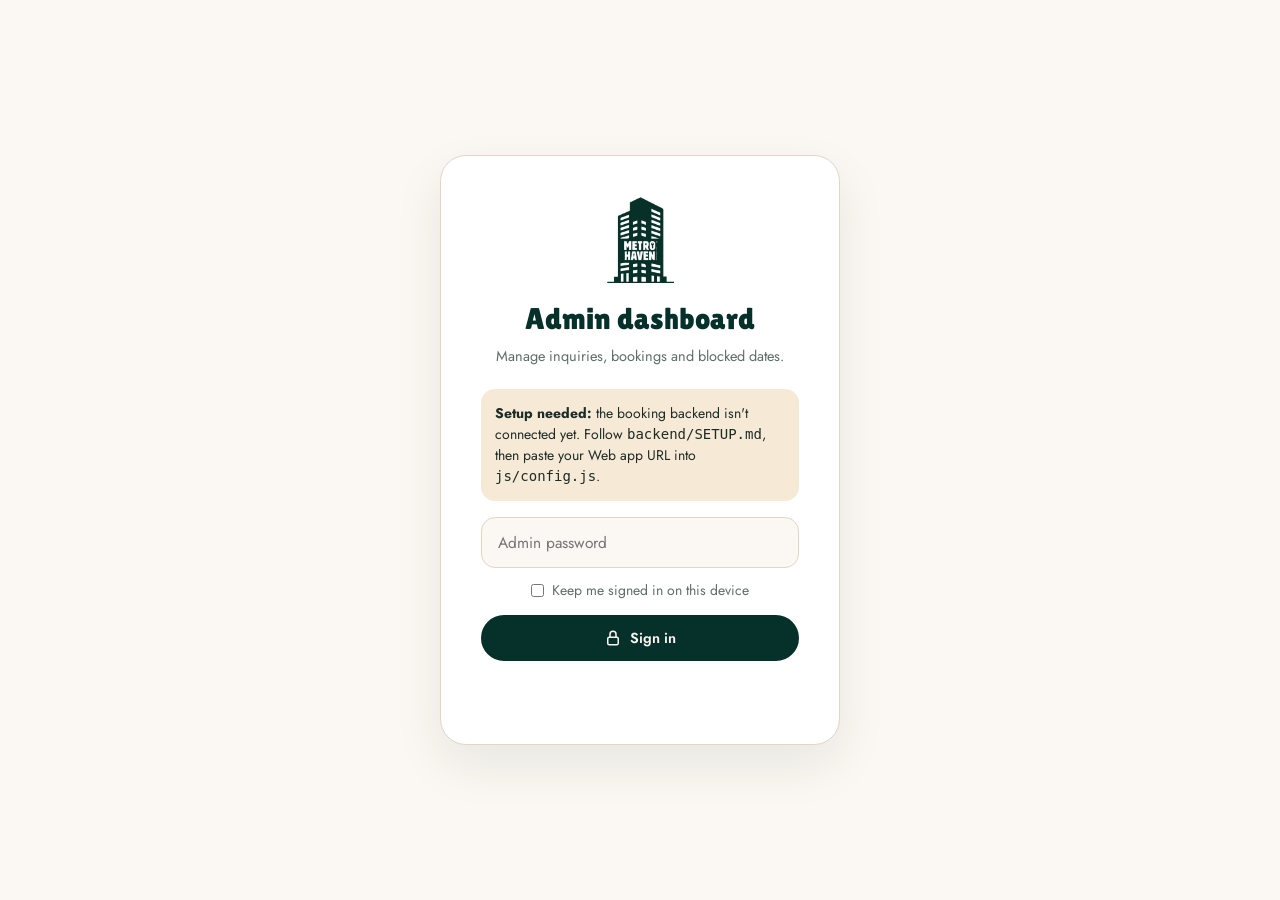
==== admin/index.html @ 4377082f "Add booking system and admin dashboard" ====
<!doctype html>
<html lang="en">
<head>
<meta charset="utf-8">
<meta name="viewport" content="width=device-width, initial-scale=1">
<meta name="robots" content="noindex, nofollow">
<title>Admin — Metro Haven</title>
<link rel="icon" href="../img/logo_dark.png">
<link href="https://fonts.googleapis.com/css2?family=Lilita+One&family=Jost:wght@400;500;600;700&display=swap" rel="stylesheet">
<style>
:root{--green:#06302a;--green2:#0d4238;--cream:#fbf7f2;--beige:#efe6da;--sand:#e4d6c3;--gold:#c9a675;--gold-dk:#a8834f;--ink:#1d2b27;--muted:#5f6d68;
  --ok:#1f7a50;--okbg:#dcefe5;--warn:#a8834f;--warnbg:#f6ead6;--bad:#9a3b2b;--badbg:#f6e1dc;--grey:#6b7772;--greybg:#ebe7e0}
*{box-sizing:border-box;margin:0;padding:0}
[hidden]{display:none!important}
body{font-family:'Jost',sans-serif;background:var(--cream);color:var(--ink);font-size:15.5px;line-height:1.5}
button,input,select,textarea{font:inherit;color:inherit}
a{color:inherit}
.wrap{max-width:1240px;margin:0 auto;padding:0 28px}
.btn{display:inline-flex;align-items:center;justify-content:center;gap:8px;padding:10px 18px;border-radius:999px;font-weight:600;font-size:14.5px;border:2px solid var(--green);cursor:pointer;text-decoration:none;background:transparent;color:var(--green);white-space:nowrap}
.btn-dark{background:var(--green);color:var(--cream)}
.btn-gold{background:var(--gold);border-color:var(--gold);color:var(--green)}
.btn-ok{background:var(--ok);border-color:var(--ok);color:#fff}
.btn-bad{border-color:var(--bad);color:var(--bad)}
.btn-sm{padding:7px 14px;font-size:13.5px}
.btn:disabled{opacity:.5;cursor:not-allowed}
.i{width:18px;height:18px;fill:none;stroke:currentColor;stroke-width:2;stroke-linecap:round;stroke-linejoin:round;flex:none}

/* login */
.login{min-height:100vh;display:grid;place-items:center;padding:20px}
.lcard{background:#fff;border:1px solid var(--sand);border-radius:26px;padding:40px;max-width:400px;width:100%;text-align:center;box-shadow:0 20px 50px rgba(6,48,42,.08)}
.lcard img{height:90px;margin:0 auto 10px;display:block}
.lcard h1{font-family:'Lilita One';font-weight:400;color:var(--green);font-size:30px}
.lcard p{color:var(--muted);font-size:14.5px;margin:4px 0 22px}
.lcard input{width:100%;padding:13px 16px;border:1px solid var(--sand);background:var(--cream);border-radius:14px;margin-bottom:12px}
.lcard .btn{width:100%}
.err{color:var(--bad);font-size:14px;min-height:1.2em;margin-top:10px}
.setup{background:var(--warnbg);border-radius:14px;padding:14px;font-size:14px;color:var(--ink);text-align:left;margin-bottom:16px}

/* top bar */
header{background:var(--green);color:var(--cream)}
header .wrap{display:flex;align-items:center;justify-content:space-between;height:70px;gap:16px}
.brand{display:flex;align-items:center;gap:10px;text-decoration:none}
.brand img{height:44px}
.brand b{font-family:'Lilita One';font-weight:400;font-size:21px;letter-spacing:.5px}
.brand span{background:var(--gold);color:var(--green);font-size:11px;font-weight:700;letter-spacing:2px;padding:3px 8px;border-radius:6px;margin-left:4px}
.hact{display:flex;gap:8px}
header .btn{border-color:rgba(255,255,255,.35);color:var(--cream)}

/* stats */
.stats{display:grid;grid-template-columns:repeat(4,1fr);gap:14px;margin:26px 0 18px}
.st{background:#fff;border:1px solid var(--sand);border-radius:18px;padding:18px 20px}
.st small{display:block;font-size:12px;letter-spacing:1.8px;text-transform:uppercase;color:var(--muted);font-weight:600}
.st b{font-family:'Lilita One';font-weight:400;font-size:34px;color:var(--green);line-height:1.2}
.st.hl{background:var(--green);border-color:var(--green)}.st.hl small{color:#b9c8c1}.st.hl b{color:var(--gold)}

/* tabs */
.tabs{display:flex;gap:6px;border-bottom:1px solid var(--sand);margin-bottom:22px;overflow-x:auto}
.tab{border:0;background:none;padding:12px 16px;font-weight:600;color:var(--muted);cursor:pointer;border-bottom:3px solid transparent;white-space:nowrap}
.tab[aria-selected="true"]{color:var(--green);border-color:var(--gold)}
.tab .n{background:var(--gold);color:var(--green);font-size:12px;padding:1px 7px;border-radius:999px;margin-left:6px}
.panel[hidden]{display:none}
.toolbar{display:flex;gap:10px;flex-wrap:wrap;align-items:center;margin-bottom:16px}
.toolbar input,.toolbar select{padding:9px 14px;border:1px solid var(--sand);border-radius:12px;background:#fff}
.toolbar .sp{flex:1}
.empty{background:#fff;border:1px dashed var(--sand);border-radius:18px;padding:40px;text-align:center;color:var(--muted)}

/* booking cards */
.list{display:grid;gap:12px}
.bk{background:#fff;border:1px solid var(--sand);border-radius:18px;padding:18px 20px;display:grid;grid-template-columns:1.3fr 1fr auto;gap:18px;align-items:center}
.bk h4{font-size:17px;color:var(--green)}
.bk .sub{color:var(--muted);font-size:14px}
.bk .when b{color:var(--green)}
.bk .acts{display:flex;gap:8px;flex-wrap:wrap;justify-content:flex-end}
.contact{display:flex;gap:6px;flex-wrap:wrap;margin-top:6px}
.contact a{display:inline-flex;align-items:center;gap:5px;font-size:13px;text-decoration:none;background:var(--beige);padding:4px 10px;border-radius:999px;color:var(--green)}
.contact .i{width:14px;height:14px}
.msgq{grid-column:1/-1;background:var(--cream);border-radius:12px;padding:10px 14px;font-size:14px;color:var(--ink)}
.warnline{grid-column:1/-1;background:var(--badbg);color:var(--bad);border-radius:12px;padding:8px 14px;font-size:14px;font-weight:500}
.pill{display:inline-block;font-size:11.5px;font-weight:700;letter-spacing:1.2px;text-transform:uppercase;padding:3px 10px;border-radius:999px}
.p-pending{background:var(--warnbg);color:var(--warn)}.p-confirmed{background:var(--okbg);color:var(--ok)}
.p-declined,.p-cancelled{background:var(--badbg);color:var(--bad)}.p-blocked{background:var(--greybg);color:var(--grey)}
.paid{font-size:12px;font-weight:600;color:var(--ok)}.unpaid{font-size:12px;font-weight:600;color:var(--bad)}

/* table */
.tbl{background:#fff;border:1px solid var(--sand);border-radius:18px;overflow:auto}
table{width:100%;border-collapse:collapse;font-size:14.5px}
th{text-align:left;font-size:12px;letter-spacing:1.5px;text-transform:uppercase;color:var(--muted);padding:12px 14px;background:var(--cream);border-bottom:1px solid var(--sand);white-space:nowrap}
td{padding:12px 14px;border-bottom:1px solid var(--beige);white-space:nowrap}
tr:last-child td{border-bottom:0}
tbody tr{cursor:pointer}tbody tr:hover{background:var(--cream)}

/* admin calendar */
.calhead{display:flex;align-items:center;gap:12px;flex-wrap:wrap;margin-bottom:14px}
.calhead h3{font-family:'Lilita One';font-weight:400;font-size:28px;color:var(--green);min-width:220px;text-align:center}
.nav{width:38px;height:38px;border-radius:50%;border:1px solid var(--sand);background:#fff;cursor:pointer;font-size:18px;color:var(--green)}
.seg{display:flex;background:#fff;border:1px solid var(--sand);border-radius:999px;padding:3px}
.seg button{border:0;background:none;padding:7px 14px;border-radius:999px;font-weight:600;color:var(--muted);cursor:pointer}
.seg button[aria-pressed="true"]{background:var(--green);color:var(--cream)}
.cal{background:#fff;border:1px solid var(--sand);border-radius:18px;overflow:hidden}
.cal table{table-layout:fixed}
.cal th{text-align:center}
.cal td{height:92px;vertical-align:top;padding:6px;border-right:1px solid var(--beige);white-space:normal;cursor:pointer;position:relative}
.cal td:last-child{border-right:0}
.cal td.out{background:#faf8f4;cursor:default}
.cal td.past{opacity:.5}
.cal td.sel{outline:3px solid var(--gold);outline-offset:-3px}
.cal td.insel{background:#f7f0e3}
.dn{font-size:13px;font-weight:600;color:var(--muted)}
.ev{display:block;font-size:11.5px;font-weight:600;border-radius:6px;padding:2px 6px;margin-top:3px;overflow:hidden;text-overflow:ellipsis;white-space:nowrap}
.ev.confirmed{background:var(--okbg);color:var(--ok)}
.ev.blocked{background:var(--greybg);color:var(--grey)}
.ev.pending{background:var(--warnbg);color:var(--warn)}
.calbar{display:flex;gap:10px;align-items:center;flex-wrap:wrap;margin-top:14px;background:#fff;border:1px solid var(--sand);border-radius:16px;padding:14px 16px}
.calbar .sp{flex:1}
.legend{display:flex;gap:14px;font-size:13px;color:var(--muted);margin-top:10px;flex-wrap:wrap}
.legend span{display:inline-flex;align-items:center;gap:6px}
.legend i{width:14px;height:14px;border-radius:4px;display:inline-block}

/* modal */
.modal{position:fixed;inset:0;background:rgba(6,20,17,.55);z-index:50;display:flex;align-items:flex-start;justify-content:center;padding:40px 16px;overflow:auto}
.modal[hidden]{display:none}
.mcard{background:#fff;border-radius:22px;max-width:560px;width:100%;padding:28px;position:relative}
.mcard h3{font-family:'Lilita One';font-weight:400;font-size:26px;color:var(--green);margin-bottom:4px}
.mx{position:absolute;top:12px;right:16px;border:0;background:none;font-size:28px;cursor:pointer;color:var(--green)}
.grid2{display:grid;grid-template-columns:1fr 1fr;gap:12px}
.fl{display:block;font-size:12px;letter-spacing:1.5px;text-transform:uppercase;color:var(--muted);font-weight:600;margin-top:12px}
.fl input,.fl select,.fl textarea{display:block;width:100%;margin-top:5px;padding:10px 12px;border:1px solid var(--sand);border-radius:12px;background:var(--cream);text-transform:none;letter-spacing:0;font-weight:400;color:var(--ink)}
.mfoot{display:flex;gap:10px;justify-content:flex-end;margin-top:20px;flex-wrap:wrap}
.meta{font-size:13px;color:var(--muted);margin-bottom:6px}

.toast{position:fixed;bottom:22px;left:50%;transform:translateX(-50%);background:var(--green);color:var(--cream);padding:12px 22px;border-radius:999px;font-weight:500;z-index:80;box-shadow:0 10px 30px rgba(0,0,0,.2)}
.toast.bad{background:var(--bad)}
.toast[hidden]{display:none}
.loading{opacity:.6;pointer-events:none}

@media (max-width:860px){
  .stats{grid-template-columns:1fr 1fr}
  .bk{grid-template-columns:1fr}
  .bk .acts{justify-content:flex-start}
  .cal td{height:70px;padding:4px}
  .ev{font-size:10px;padding:1px 4px}
  .hact .hide-m{display:none}
}
@media (max-width:520px){
  .wrap{padding:0 14px}
  .grid2{grid-template-columns:1fr}
  .brand img{height:36px}.brand b{font-size:17px}
}
</style>
</head>
<body>
<svg width="0" height="0" style="position:absolute" aria-hidden="true">
  <symbol id="i-phone" viewBox="0 0 24 24"><path d="M5 4h4l2 5-2.5 1.5a11 11 0 0 0 5 5L15 13l5 2v4a2 2 0 0 1-2 2A16 16 0 0 1 3 6a2 2 0 0 1 2-2z"/></symbol>
  <symbol id="i-sms" viewBox="0 0 24 24"><path d="M21 12a8 8 0 0 1-11.6 7.1L4 20.5l1.4-5A8 8 0 1 1 21 12z"/></symbol>
  <symbol id="i-mail" viewBox="0 0 24 24"><rect x="3" y="5" width="18" height="14" rx="2"/><path d="M3 7l9 6 9-6"/></symbol>
  <symbol id="i-refresh" viewBox="0 0 24 24"><path d="M20 11a8 8 0 0 0-14.6-4.5M4 4v4h4M4 13a8 8 0 0 0 14.6 4.5M20 20v-4h-4"/></symbol>
  <symbol id="i-plus" viewBox="0 0 24 24"><path d="M12 5v14M5 12h14"/></symbol>
  <symbol id="i-lock" viewBox="0 0 24 24"><rect x="5" y="11" width="14" height="10" rx="2"/><path d="M8 11V7a4 4 0 0 1 8 0v4"/></symbol>
</svg>

<!-- LOGIN -->
<section class="login" id="loginView">
  <div class="lcard">
    <img src="../img/logo_dark.png" alt="Metro Haven">
    <h1>Admin dashboard</h1>
    <p>Manage inquiries, bookings and blocked dates.</p>
    <div class="setup" id="setupNote" hidden><b>Setup needed:</b> the booking backend isn't connected yet. Follow <code>backend/SETUP.md</code>, then paste your Web app URL into <code>js/config.js</code>.</div>
    <form id="loginForm">
      <input type="password" id="pw" placeholder="Admin password" autocomplete="current-password" required>
      <label style="display:flex;gap:8px;align-items:center;justify-content:center;font-size:14px;color:var(--muted);margin-bottom:14px"><input type="checkbox" id="remember" style="width:auto;margin:0"> Keep me signed in on this device</label>
      <button class="btn btn-dark" type="submit"><svg class="i"><use href="#i-lock"/></svg>Sign in</button>
    </form>
    <p class="err" id="loginErr"></p>
  </div>
</section>

<!-- APP -->
<div id="appView" hidden>
  <header>
    <div class="wrap">
      <a class="brand" href="../index.html" target="_blank"><img src="../img/logo_light.png" alt=""><b>METRO HAVEN</b><span>ADMIN</span></a>
      <div class="hact">
        <button class="btn btn-sm" id="refreshBtn"><svg class="i"><use href="#i-refresh"/></svg><span class="hide-m">Refresh</span></button>
        <a class="btn btn-sm hide-m" href="../calendar.html" target="_blank">View calendar</a>
        <button class="btn btn-sm" id="logoutBtn">Sign out</button>
      </div>
    </div>
  </header>

  <main class="wrap" id="main">
    <div class="stats">
      <div class="st hl"><small>Pending inquiries</small><b id="sPending">0</b></div>
      <div class="st"><small>Check-ins next 7 days</small><b id="sSoon">0</b></div>
      <div class="st"><small>Confirmed this month</small><b id="sMonth">0</b></div>
      <div class="st"><small>Revenue this month</small><b id="sRev">₱0</b></div>
    </div>

    <div class="tabs" role="tablist">
      <button class="tab" role="tab" data-t="inq" aria-selected="true">Inquiries<span class="n" id="tPending">0</span></button>
      <button class="tab" role="tab" data-t="up" aria-selected="false">Upcoming</button>
      <button class="tab" role="tab" data-t="cal" aria-selected="false">Calendar & blocking</button>
      <button class="tab" role="tab" data-t="all" aria-selected="false">All records</button>
    </div>

    <section class="panel" id="p-inq"><div class="list" id="inqList"></div></section>

    <section class="panel" id="p-up" hidden>
      <div class="toolbar"><span class="sp"></span><button class="btn btn-dark btn-sm" data-new="confirmed"><svg class="i"><use href="#i-plus"/></svg>Add booking</button></div>
      <div class="list" id="upList"></div>
    </section>

    <section class="panel" id="p-cal" hidden>
      <div class="calhead">
        <div class="seg" id="calSuite"></div>
        <span style="flex:1"></span>
        <button class="nav" id="cPrev" aria-label="Previous month">‹</button><h3 id="cTitle"></h3><button class="nav" id="cNext" aria-label="Next month">›</button>
      </div>
      <div class="cal"><table><thead><tr><th>Sun</th><th>Mon</th><th>Tue</th><th>Wed</th><th>Thu</th><th>Fri</th><th>Sat</th></tr></thead><tbody id="cBody"></tbody></table></div>
      <div class="calbar">
        <span id="selInfo">Click a start date, then an end date (the check-out day) to select nights.</span>
        <span class="sp"></span>
        <button class="btn btn-sm" id="selClear" disabled>Clear</button>
        <button class="btn btn-sm" id="selBook" disabled>Add booking</button>
        <button class="btn btn-dark btn-sm" id="selBlock" disabled>Block dates</button>
      </div>
      <div class="legend"><span><i style="background:var(--okbg)"></i>Confirmed</span><span><i style="background:var(--greybg)"></i>Blocked</span><span><i style="background:var(--warnbg)"></i>Pending inquiry</span><span>Click a booking to edit it.</span></div>
    </section>

    <section class="panel" id="p-all" hidden>
      <div class="toolbar">
        <input type="search" id="q" placeholder="Search name, phone, reference…">
        <select id="fStatus"><option value="">All statuses</option><option>pending</option><option>confirmed</option><option>blocked</option><option>declined</option><option>cancelled</option></select>
        <select id="fSuite"><option value="">All suites</option></select>
        <span class="sp"></span>
        <button class="btn btn-sm" id="csvBtn">Export CSV</button>
      </div>
      <div class="tbl"><table><thead><tr><th>Ref</th><th>Status</th><th>Suite</th><th>Check-in</th><th>Nights</th><th>Guest</th><th>Contact</th><th>Amount</th><th>Paid</th><th>Source</th></tr></thead><tbody id="allBody"></tbody></table></div>
    </section>
    <div style="height:60px"></div>
  </main>
</div>

<!-- EDIT / CREATE MODAL -->
<div class="modal" id="emodal" hidden role="dialog" aria-modal="true">
  <div class="mcard">
    <button class="mx" id="eClose" aria-label="Close">×</button>
    <h3 id="eTitle">Edit booking</h3>
    <div class="meta" id="eMeta"></div>
    <form id="eForm">
      <div class="grid2">
        <label class="fl">Status<select name="status"><option>pending</option><option>confirmed</option><option>blocked</option><option>declined</option><option>cancelled</option></select></label>
        <label class="fl">Suite<select name="suite"></select></label>
        <label class="fl">Check-in<input type="date" name="checkin" required></label>
        <label class="fl">Check-out<input type="date" name="checkout" required></label>
        <label class="fl">Adults<input type="number" name="adults" min="0" max="20"></label>
        <label class="fl">Children / infants<input name="kids" placeholder="0 / 0"></label>
        <label class="fl">Guest name<input name="name"></label>
        <label class="fl">Mobile<input name="phone"></label>
        <label class="fl">Email<input name="email" type="email"></label>
        <label class="fl">Source<select name="source"><option>website</option><option>admin</option><option>airbnb</option><option>facebook</option><option>walk-in</option></select></label>
        <label class="fl">Amount (₱)<input name="amount" inputmode="decimal" placeholder="e.g. 5997"></label>
        <label class="fl">Paid<select name="paid"><option value="no">Not yet</option><option value="yes">Yes</option></select></label>
      </div>
      <label class="fl">Guest message<textarea name="message" rows="2" readonly></textarea></label>
      <label class="fl">Internal notes<textarea name="notes" rows="2" placeholder="Only visible to admins"></textarea></label>
      <p class="err" id="eErr"></p>
      <div class="mfoot">
        <button type="button" class="btn" id="eCancel">Close</button>
        <button type="submit" class="btn btn-dark" id="eSave">Save</button>
      </div>
    </form>
  </div>
</div>

<div class="toast" id="toast" hidden></div>

<script src="../js/config.js"></script>
<script>
const SUITES = { ebony:"Ebony Suite", cedar:"Cedar Suite", willow:"Willow Suite" };
const MAX = { ebony:4, cedar:4, willow:8 };
const BLOCKING = ["confirmed","blocked"];
const store = { get(k){ try{ return sessionStorage.getItem(k) || localStorage.getItem(k); }catch(e){ return null; } },
  set(k,v,persist){ try{ (persist?localStorage:sessionStorage).setItem(k,v); }catch(e){} },
  del(k){ try{ sessionStorage.removeItem(k); localStorage.removeItem(k); }catch(e){} } };
let KEY = store.get("mh_admin_key");
let ROWS = [];
const $ = s => document.querySelector(s);
const esc = s => String(s ?? "").replace(/[&<>"']/g, c => ({ "&":"&amp;","<":"&lt;",">":"&gt;",'"':"&quot;","'":"&#39;" }[c]));
const pad = n => String(n).padStart(2,"0");
const iso = d => `${d.getFullYear()}-${pad(d.getMonth()+1)}-${pad(d.getDate())}`;
const parse = s => { const [y,m,d] = String(s).slice(0,10).split("-").map(Number); return new Date(y,m-1,d); };
const fmt = s => s ? parse(s).toLocaleDateString("en-US",{ weekday:"short", month:"short", day:"numeric" }) : "—";
const peso = n => "₱" + (Number(n)||0).toLocaleString("en-PH");
const today = (() => { const t = new Date(); t.setHours(0,0,0,0); return t; })();
const pill = s => `<span class="pill p-${esc(s)}">${esc(s)}</span>`;
const guestsTxt = r => r.status === "blocked" ? "—" : `${r.adults||0} adult${r.adults==1?"":"s"}${+r.children?`, ${r.children} child${r.children==1?"":"ren"}`:""}${+r.infants?`, ${r.infants} infant${r.infants==1?"":"s"}`:""}`;

function toast(msg, bad){ const t = $("#toast"); t.textContent = msg; t.className = "toast" + (bad?" bad":""); t.hidden = false; clearTimeout(t._t); t._t = setTimeout(() => t.hidden = true, 3200); }

/* ---------- auth ---------- */
if(!mhApi.ready()) $("#setupNote").hidden = false;
$("#loginForm").onsubmit = async e => {
  e.preventDefault(); $("#loginErr").textContent = "";
  if(!mhApi.ready()){ $("#loginErr").textContent = "Backend not connected yet — see setup note above."; return; }
  const k = $("#pw").value;
  try{ await mhApi.post({ action:"login", key:k }); KEY = k; store.set("mh_admin_key", k, $("#remember").checked); start(); }
  catch(ex){ $("#loginErr").textContent = ex.message; }
};
$("#logoutBtn").onclick = () => { store.del("mh_admin_key"); KEY = null; location.reload(); };

async function start(){
  $("#loginView").hidden = true; $("#appView").hidden = false;
  await load();
}
async function load(){
  $("#main").classList.add("loading");
  try{ ROWS = (await mhApi.post({ action:"list", key:KEY })).rows || []; renderAll(); }
  catch(ex){ if(/password/i.test(ex.message)){ store.del("mh_admin_key"); location.reload(); } toast(ex.message, true); }
  finally{ $("#main").classList.remove("loading"); }
}
$("#refreshBtn").onclick = load;
async function update(id, fields, okMsg){
  try{ await mhApi.post({ action:"update", key:KEY, id, fields }); toast(okMsg || "Saved"); await load(); return true; }
  catch(ex){ toast(ex.message, true); return false; }
}

/* ---------- helpers ---------- */
const overlapsConfirmed = r => ROWS.some(x => x.id !== r.id && x.suite === r.suite && BLOCKING.includes(x.status) && parse(x.checkin) < parse(r.checkout) && parse(x.checkout) > parse(r.checkin));
function contactLinks(r){
  const out = [];
  if(r.phone){ const p = String(r.phone).replace(/[^\d+]/g,""); out.push(`<a href="tel:${esc(p)}"><svg class="i"><use href="#i-phone"/></svg>${esc(r.phone)}</a>`, `<a href="sms:${esc(p)}"><svg class="i"><use href="#i-sms"/></svg>Text</a>`); }
  if(r.email) out.push(`<a href="mailto:${esc(r.email)}?subject=${encodeURIComponent("Your Metro Haven booking "+r.id)}"><svg class="i"><use href="#i-mail"/></svg>${esc(r.email)}</a>`);
  return out.length ? `<div class="contact">${out.join("")}</div>` : "";
}
function card(r, actions){
  const conflict = r.status === "pending" && overlapsConfirmed(r);
  return `<div class="bk" data-id="${esc(r.id)}">
    <div><h4>${esc(r.name || (r.status==="blocked" ? "Blocked dates" : "—"))} ${pill(r.status)}</h4>
      <div class="sub">${esc(r.id)} · ${esc(SUITES[r.suite]||r.suite)} · via ${esc(r.source||"—")}</div>${contactLinks(r)}</div>
    <div class="when"><b>${fmt(r.checkin)} → ${fmt(r.checkout)}</b><div class="sub">${r.nights} night${r.nights==1?"":"s"} · ${guestsTxt(r)}</div>
      <div class="sub">${r.amount?peso(r.amount):"No amount yet"} · <span class="${r.paid==="yes"?"paid":"unpaid"}">${r.paid==="yes"?"Paid":"Unpaid"}</span></div></div>
    <div class="acts">${actions}</div>
    ${r.message ? `<div class="msgq">“${esc(r.message)}”</div>` : ""}
    ${r.notes ? `<div class="msgq" style="background:var(--beige)"><b>Note:</b> ${esc(r.notes)}</div>` : ""}
    ${conflict ? `<div class="warnline">These dates overlap a confirmed booking or block — accepting is not possible unless you change the dates.</div>` : ""}
  </div>`;
}

/* ---------- render ---------- */
function renderAll(){ renderStats(); renderInq(); renderUp(); renderCal(); renderTable(); }
function renderStats(){
  const pend = ROWS.filter(r => r.status==="pending");
  const in7 = new Date(today); in7.setDate(in7.getDate()+7);
  const soon = ROWS.filter(r => r.status==="confirmed" && parse(r.checkin) >= today && parse(r.checkin) < in7);
  const m0 = new Date(today.getFullYear(), today.getMonth(), 1), m1 = new Date(today.getFullYear(), today.getMonth()+1, 1);
  const month = ROWS.filter(r => r.status==="confirmed" && parse(r.checkin) >= m0 && parse(r.checkin) < m1);
  $("#sPending").textContent = pend.length; $("#tPending").textContent = pend.length;
  $("#sSoon").textContent = soon.length; $("#sMonth").textContent = month.length;
  $("#sRev").textContent = peso(month.reduce((a,r) => a + (Number(r.amount)||0), 0));
}
function renderInq(){
  const rows = ROWS.filter(r => r.status==="pending").sort((a,b) => parse(a.checkin) - parse(b.checkin));
  $("#inqList").innerHTML = rows.length ? rows.map(r => card(r,
    `<button class="btn btn-ok btn-sm" data-act="accept" ${overlapsConfirmed(r)?"disabled":""}>Accept</button>
     <button class="btn btn-bad btn-sm" data-act="decline">Decline</button>
     <button class="btn btn-sm" data-act="edit">Edit</button>`)).join("")
   : `<div class="empty">No pending inquiries. New “Book Now” requests from the website will appear here.</div>`;
}
function renderUp(){
  const rows = ROWS.filter(r => BLOCKING.includes(r.status) && parse(r.checkout) >= today).sort((a,b) => parse(a.checkin) - parse(b.checkin));
  $("#upList").innerHTML = rows.length ? rows.map(r => card(r,
    `${r.status==="confirmed" && r.paid!=="yes" ? `<button class="btn btn-gold btn-sm" data-act="paid">Mark paid</button>` : ""}
     <button class="btn btn-sm" data-act="edit">Edit</button>
     <button class="btn btn-bad btn-sm" data-act="cancel">${r.status==="blocked"?"Unblock":"Cancel"}</button>`)).join("")
   : `<div class="empty">No upcoming bookings or blocked dates.</div>`;
}
function renderTable(){
  const q = $("#q").value.trim().toLowerCase(), fs = $("#fStatus").value, fsu = $("#fSuite").value;
  const rows = ROWS.filter(r => (!fs || r.status===fs) && (!fsu || r.suite===fsu) &&
    (!q || [r.id,r.name,r.phone,r.email,r.notes].join(" ").toLowerCase().includes(q)))
    .sort((a,b) => String(b.created).localeCompare(String(a.created)));
  $("#allBody").innerHTML = rows.map(r => `<tr data-id="${esc(r.id)}"><td>${esc(r.id)}</td><td>${pill(r.status)}</td><td>${esc(SUITES[r.suite]||r.suite)}</td>
    <td>${fmt(r.checkin)}</td><td>${r.nights}</td><td>${esc(r.name||"—")}</td><td>${esc(r.phone||r.email||"—")}</td>
    <td>${r.amount?peso(r.amount):"—"}</td><td>${r.paid==="yes"?"✓":"—"}</td><td>${esc(r.source||"")}</td></tr>`).join("")
    || `<tr><td colspan="10" style="text-align:center;color:var(--muted);padding:30px">No records</td></tr>`;
}
["#q","#fStatus","#fSuite"].forEach(s => $(s).addEventListener("input", renderTable));
$("#fSuite").innerHTML += Object.entries(SUITES).map(([k,v]) => `<option value="${k}">${v}</option>`).join("");
$("#allBody").onclick = e => { const tr = e.target.closest("tr[data-id]"); if(tr) openEdit(tr.dataset.id); };

/* card actions */
document.addEventListener("click", async e => {
  const b = e.target.closest("[data-act]"); if(!b) return;
  const id = b.closest("[data-id]").dataset.id, r = ROWS.find(x => x.id === id), act = b.dataset.act;
  if(act==="edit") return openEdit(id);
  if(act==="accept"){
    const amt = prompt(`Accept ${r.id} — ${SUITES[r.suite]}, ${fmt(r.checkin)} → ${fmt(r.checkout)}.\n\nTotal amount in ₱ (optional, you can add it later):`, r.amount || "");
    if(amt === null) return;
    b.disabled = true; await update(id, { status:"confirmed", amount: amt.replace(/[^\d.]/g,"") }, "Booking accepted — dates are now blocked on the calendar");
  }
  if(act==="decline"){ if(confirm(`Decline inquiry ${r.id} from ${r.name}?`)){ b.disabled = true; await update(id, { status:"declined" }, "Inquiry declined"); } }
  if(act==="paid"){ b.disabled = true; await update(id, { paid:"yes" }, "Marked as paid"); }
  if(act==="cancel"){ if(confirm(r.status==="blocked" ? "Unblock these dates?" : `Cancel booking ${r.id}? The dates will open up on the calendar.`)){ b.disabled = true; await update(id, { status:"cancelled" }, r.status==="blocked"?"Dates unblocked":"Booking cancelled"); } }
});

/* tabs */
document.querySelectorAll(".tab").forEach(t => t.onclick = () => {
  document.querySelectorAll(".tab").forEach(x => x.setAttribute("aria-selected", x===t));
  document.querySelectorAll(".panel").forEach(p => p.hidden = p.id !== "p-"+t.dataset.t);
});

/* ---------- admin calendar ---------- */
let cSuite = "ebony", cView = new Date(today.getFullYear(), today.getMonth(), 1), selA = null, selB = null;
$("#calSuite").innerHTML = Object.entries(SUITES).map(([k,v]) => `<button data-s="${k}" aria-pressed="${k===cSuite}">${v.replace(" Suite","")}</button>`).join("");
$("#calSuite").onclick = e => { const b = e.target.closest("button"); if(!b) return; cSuite = b.dataset.s; selA = selB = null;
  $("#calSuite").querySelectorAll("button").forEach(x => x.setAttribute("aria-pressed", x===b)); renderCal(); };
$("#cPrev").onclick = () => { cView.setMonth(cView.getMonth()-1); renderCal(); };
$("#cNext").onclick = () => { cView.setMonth(cView.getMonth()+1); renderCal(); };
function renderCal(){
  const y = cView.getFullYear(), m = cView.getMonth();
  $("#cTitle").textContent = cView.toLocaleDateString("en-US",{ month:"long", year:"numeric" });
  const rows = ROWS.filter(r => r.suite===cSuite && ["confirmed","blocked","pending"].includes(r.status));
  const first = new Date(y,m,1).getDay(), days = new Date(y,m+1,0).getDate();
  let h = "<tr>", c = 0;
  for(let i=0;i<first;i++,c++) h += `<td class="out"></td>`;
  for(let d=1; d<=days; d++, c++){
    if(c && c%7===0) h += "</tr><tr>";
    const dt = new Date(y,m,d), k = iso(dt);
    const evs = rows.filter(r => parse(r.checkin) <= dt && parse(r.checkout) > dt);
    const cls = [dt < today ? "past" : "", selA && iso(selA)===k ? "sel" : "", selB && iso(selB)===k ? "sel" : "",
      selA && selB && dt > selA && dt < selB ? "insel" : ""].join(" ");
    h += `<td class="${cls}" data-k="${k}"><div class="dn">${d}</div>${evs.map(r => `<span class="ev ${r.status}" data-eid="${esc(r.id)}" title="${esc(r.id)}">${r.status==="blocked"?"Blocked":esc(r.name||r.id)}</span>`).join("")}</td>`;
  }
  while(c%7){ h += `<td class="out"></td>`; c++; }
  $("#cBody").innerHTML = h + "</tr>";
  const n = selA && selB ? Math.round((selB-selA)/864e5) : 0;
  $("#selInfo").textContent = !selA ? "Click a start date, then the end date (check-out day) to select nights." :
    !selB ? `Start: ${fmt(iso(selA))} — now click the check-out day.` : `${SUITES[cSuite]}: ${fmt(iso(selA))} → ${fmt(iso(selB))} · ${n} night${n==1?"":"s"}`;
  $("#selClear").disabled = !selA; $("#selBook").disabled = $("#selBlock").disabled = !(selA && selB);
}
$("#cBody").onclick = e => {
  const ev = e.target.closest("[data-eid]"); if(ev) return openEdit(ev.dataset.eid);
  const td = e.target.closest("td[data-k]"); if(!td) return;
  const d = parse(td.dataset.k);
  if(!selA || selB || d <= selA){ selA = d; selB = null; } else selB = d;
  renderCal();
};
$("#selClear").onclick = () => { selA = selB = null; renderCal(); };
$("#selBlock").onclick = async () => {
  const note = prompt(`Block ${SUITES[cSuite]} from ${fmt(iso(selA))} to ${fmt(iso(selB))}?\n\nReason (optional, e.g. "Airbnb booking", "maintenance"):`, "");
  if(note === null) return;
  try{ await mhApi.post({ action:"create", key:KEY, fields:{ suite:cSuite, checkin:iso(selA), checkout:iso(selB), status:"blocked", notes:note, source:"admin" } });
    toast("Dates blocked"); selA = selB = null; await load(); }
  catch(ex){ toast(ex.message, true); }
};
$("#selBook").onclick = () => openNew("confirmed", { suite:cSuite, checkin:iso(selA), checkout:iso(selB) });
document.querySelectorAll("[data-new]").forEach(b => b.onclick = () => openNew(b.dataset.new, {}));

/* ---------- edit / create modal ---------- */
const em = $("#emodal"), ef = $("#eForm");
ef.suite.innerHTML = Object.entries(SUITES).map(([k,v]) => `<option value="${k}">${v}</option>`).join("");
let editing = null;
function fill(r){
  ["status","suite","checkin","checkout","adults","name","phone","email","amount","paid","notes","message"].forEach(k => ef[k].value = r[k] ?? "");
  ef.kids.value = `${r.children||0} / ${r.infants||0}`;
  ef.source.value = r.source || "admin";
}
function openEdit(id){
  const r = ROWS.find(x => x.id === id); if(!r) return;
  editing = id; $("#eTitle").textContent = "Edit booking";
  $("#eMeta").textContent = `${r.id} · created ${r.created ? new Date(r.created).toLocaleString() : "—"}`;
  fill(r); ef.message.closest("label").hidden = !r.message; $("#eErr").textContent = ""; em.hidden = false;
}
function openNew(status, pre){
  editing = null; $("#eTitle").textContent = status==="blocked" ? "Block dates" : "Add booking";
  $("#eMeta").textContent = "For bookings from Airbnb, Facebook, walk-ins, etc.";
  fill(Object.assign({ status, suite:"ebony", adults:2, children:0, infants:0, paid:"no", source:"admin" }, pre));
  ef.message.closest("label").hidden = true; $("#eErr").textContent = ""; em.hidden = false;
}
const closeE = () => em.hidden = true;
$("#eClose").onclick = closeE; $("#eCancel").onclick = closeE;
em.onclick = e => { if(e.target === em) closeE(); };
document.addEventListener("keydown", e => { if(e.key==="Escape" && !em.hidden) closeE(); });
ef.onsubmit = async e => {
  e.preventDefault();
  const [ch, inf] = ef.kids.value.split("/").map(x => parseInt(x,10) || 0);
  const f = { status:ef.status.value, suite:ef.suite.value, checkin:ef.checkin.value, checkout:ef.checkout.value,
    adults:ef.adults.value, children:ch, infants:inf, name:ef.name.value, phone:ef.phone.value, email:ef.email.value,
    amount:ef.amount.value.replace(/[^\d.]/g,""), paid:ef.paid.value, notes:ef.notes.value, source:ef.source.value };
  if(!f.checkin || !f.checkout || f.checkout <= f.checkin){ $("#eErr").textContent = "Check-out must be after check-in."; return; }
  if((+f.adults) + ch > MAX[f.suite] && f.status !== "blocked"){ $("#eErr").textContent = `${SUITES[f.suite]} fits up to ${MAX[f.suite]} guests.`; return; }
  $("#eSave").disabled = true;
  try{
    if(editing) await mhApi.post({ action:"update", key:KEY, id:editing, fields:f });
    else await mhApi.post({ action:"create", key:KEY, fields:f });
    closeE(); toast("Saved"); selA = selB = null; await load();
  }catch(ex){ $("#eErr").textContent = ex.message; }
  finally{ $("#eSave").disabled = false; }
};

/* CSV */
$("#csvBtn").onclick = () => {
  const cols = ["id","status","suite","checkin","checkout","nights","adults","children","infants","name","phone","email","amount","paid","source","notes","message","created"];
  const csv = [cols.join(",")].concat(ROWS.map(r => cols.map(c => `"${String(r[c]??"").replace(/"/g,'""')}"`).join(","))).join("\n");
  const a = document.createElement("a"); a.href = URL.createObjectURL(new Blob([csv],{type:"text/csv"})); a.download = `metro-haven-bookings-${iso(today)}.csv`; a.click();
};

if(KEY && mhApi.ready()) start();
</script>
</body>
</html>
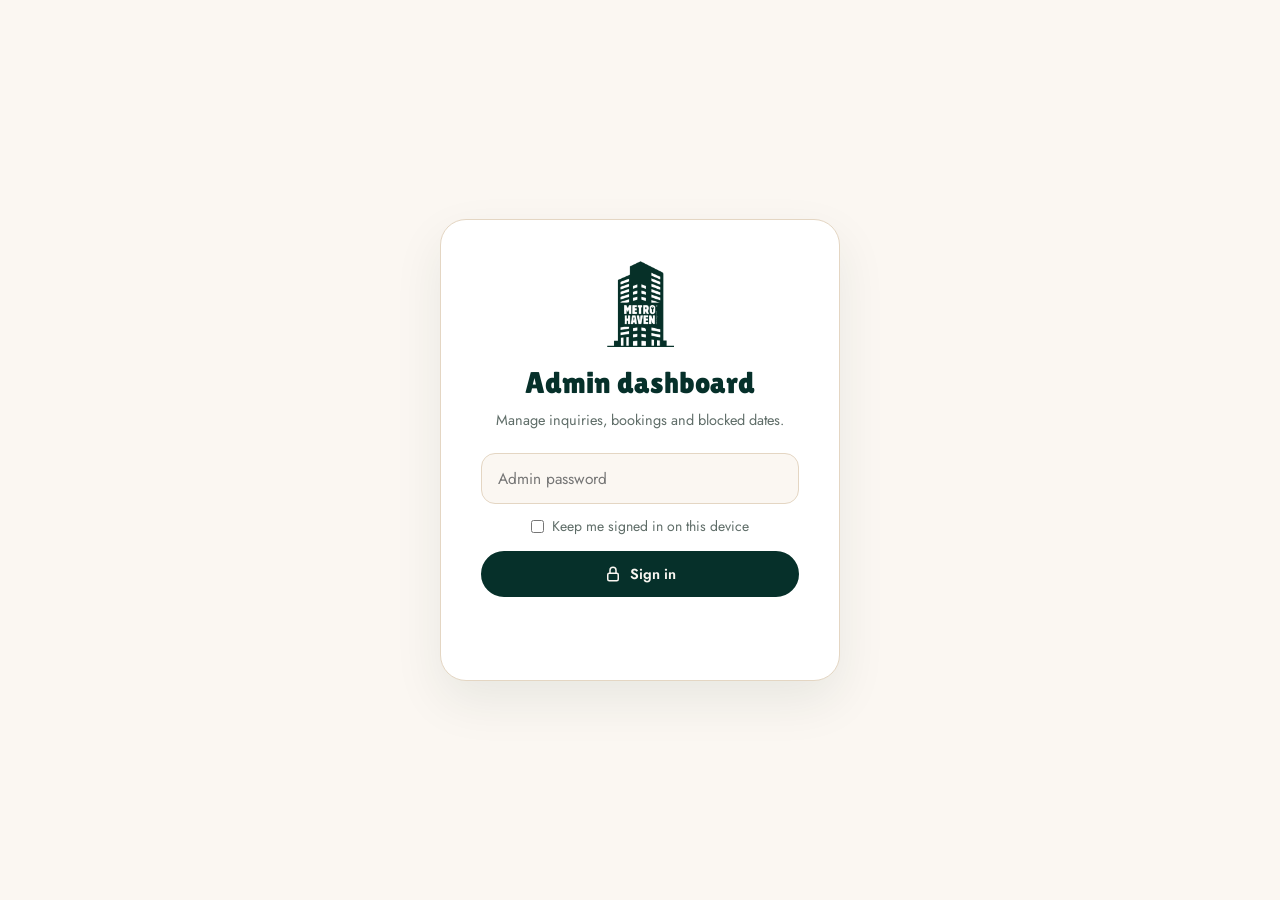
==== commit 2b0bfa47: "Fix config caching and add request timeout" ====
--- a/admin/index.html
+++ b/admin/index.html
@@ -274,7 +274,7 @@
 
 <div class="toast" id="toast" hidden></div>
 
-<script src="../js/config.js"></script>
+<script src="../js/config.js?v=3"></script>
 <script>
 const SUITES = { ebony:"Ebony Suite", cedar:"Cedar Suite", willow:"Willow Suite" };
 const MAX = { ebony:4, cedar:4, willow:8 };
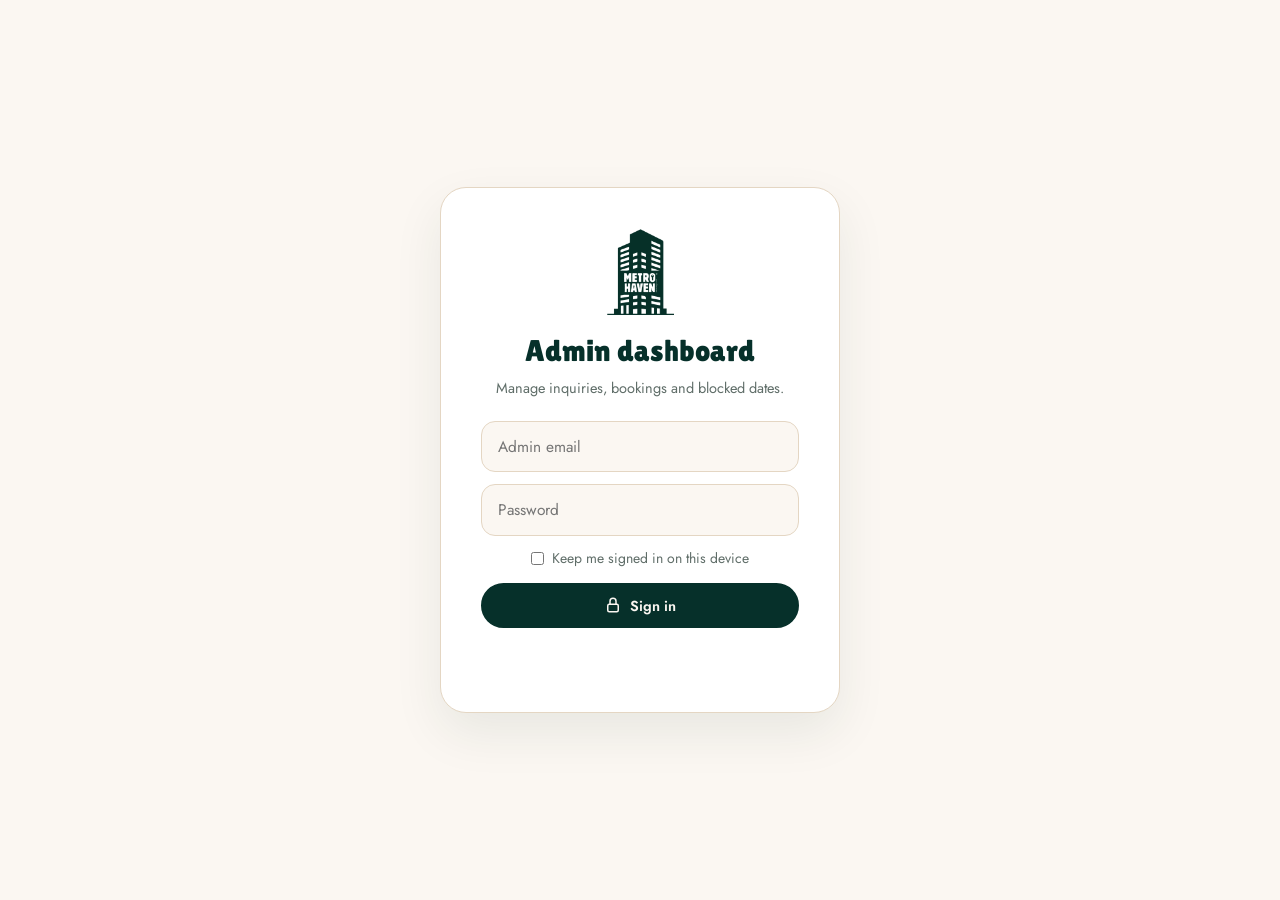
==== commit 664760d5: "Switch backend to Supabase" ====
--- a/admin/index.html
+++ b/admin/index.html
@@ -31,7 +31,7 @@
 .lcard img{height:90px;margin:0 auto 10px;display:block}
 .lcard h1{font-family:'Lilita One';font-weight:400;color:var(--green);font-size:30px}
 .lcard p{color:var(--muted);font-size:14.5px;margin:4px 0 22px}
-.lcard input{width:100%;padding:13px 16px;border:1px solid var(--sand);background:var(--cream);border-radius:14px;margin-bottom:12px}
+.lcard input[type=email],.lcard input[type=password]{width:100%;padding:13px 16px;border:1px solid var(--sand);background:var(--cream);border-radius:14px;margin-bottom:12px}
 .lcard .btn{width:100%}
 .err{color:var(--bad);font-size:14px;min-height:1.2em;margin-top:10px}
 .setup{background:var(--warnbg);border-radius:14px;padding:14px;font-size:14px;color:var(--ink);text-align:left;margin-bottom:16px}
@@ -164,9 +164,10 @@
     <img src="../img/logo_dark.png" alt="Metro Haven">
     <h1>Admin dashboard</h1>
     <p>Manage inquiries, bookings and blocked dates.</p>
-    <div class="setup" id="setupNote" hidden><b>Setup needed:</b> the booking backend isn't connected yet. Follow <code>backend/SETUP.md</code>, then paste your Web app URL into <code>js/config.js</code>.</div>
+    <div class="setup" id="setupNote" hidden><b>Setup needed:</b> the booking backend isn't connected yet. Add your Supabase URL and publishable key in <code>js/config.js</code>.</div>
     <form id="loginForm">
-      <input type="password" id="pw" placeholder="Admin password" autocomplete="current-password" required>
+      <input type="email" id="em" placeholder="Admin email" autocomplete="username" required>
+      <input type="password" id="pw" placeholder="Password" autocomplete="current-password" required>
       <label style="display:flex;gap:8px;align-items:center;justify-content:center;font-size:14px;color:var(--muted);margin-bottom:14px"><input type="checkbox" id="remember" style="width:auto;margin:0"> Keep me signed in on this device</label>
       <button class="btn btn-dark" type="submit"><svg class="i"><use href="#i-lock"/></svg>Sign in</button>
     </form>
@@ -274,7 +275,7 @@
 
 <div class="toast" id="toast" hidden></div>
 
-<script src="../js/config.js?v=3"></script>
+<script src="../js/config.js?v=4"></script>
 <script>
 const SUITES = { ebony:"Ebony Suite", cedar:"Cedar Suite", willow:"Willow Suite" };
 const MAX = { ebony:4, cedar:4, willow:8 };
@@ -282,7 +283,6 @@
 const store = { get(k){ try{ return sessionStorage.getItem(k) || localStorage.getItem(k); }catch(e){ return null; } },
   set(k,v,persist){ try{ (persist?localStorage:sessionStorage).setItem(k,v); }catch(e){} },
   del(k){ try{ sessionStorage.removeItem(k); localStorage.removeItem(k); }catch(e){} } };
-let KEY = store.get("mh_admin_key");
 let ROWS = [];
 const $ = s => document.querySelector(s);
 const esc = s => String(s ?? "").replace(/[&<>"']/g, c => ({ "&":"&amp;","<":"&lt;",">":"&gt;",'"':"&quot;","'":"&#39;" }[c]));
@@ -302,11 +302,12 @@
 $("#loginForm").onsubmit = async e => {
   e.preventDefault(); $("#loginErr").textContent = "";
   if(!mhApi.ready()){ $("#loginErr").textContent = "Backend not connected yet — see setup note above."; return; }
-  const k = $("#pw").value;
-  try{ await mhApi.post({ action:"login", key:k }); KEY = k; store.set("mh_admin_key", k, $("#remember").checked); start(); }
+  const btn = e.target.querySelector("button"); btn.disabled = true;
+  try{ await mhApi.signIn($("#em").value.trim(), $("#pw").value, $("#remember").checked); $("#pw").value = ""; start(); }
   catch(ex){ $("#loginErr").textContent = ex.message; }
+  finally{ btn.disabled = false; }
 };
-$("#logoutBtn").onclick = () => { store.del("mh_admin_key"); KEY = null; location.reload(); };
+$("#logoutBtn").onclick = async () => { await mhApi.signOut(); location.reload(); };
 
 async function start(){
   $("#loginView").hidden = true; $("#appView").hidden = false;
@@ -314,13 +315,13 @@
 }
 async function load(){
   $("#main").classList.add("loading");
-  try{ ROWS = (await mhApi.post({ action:"list", key:KEY })).rows || []; renderAll(); }
-  catch(ex){ if(/password/i.test(ex.message)){ store.del("mh_admin_key"); location.reload(); } toast(ex.message, true); }
+  try{ ROWS = await mhApi.list(); renderAll(); }
+  catch(ex){ if(/sign in/i.test(ex.message)){ location.reload(); return; } toast(ex.message, true); }
   finally{ $("#main").classList.remove("loading"); }
 }
 $("#refreshBtn").onclick = load;
 async function update(id, fields, okMsg){
-  try{ await mhApi.post({ action:"update", key:KEY, id, fields }); toast(okMsg || "Saved"); await load(); return true; }
+  try{ await mhApi.update(id, fields); toast(okMsg || "Saved"); await load(); return true; }
   catch(ex){ toast(ex.message, true); return false; }
 }
 
@@ -449,7 +450,7 @@
 $("#selBlock").onclick = async () => {
   const note = prompt(`Block ${SUITES[cSuite]} from ${fmt(iso(selA))} to ${fmt(iso(selB))}?\n\nReason (optional, e.g. "Airbnb booking", "maintenance"):`, "");
   if(note === null) return;
-  try{ await mhApi.post({ action:"create", key:KEY, fields:{ suite:cSuite, checkin:iso(selA), checkout:iso(selB), status:"blocked", notes:note, source:"admin" } });
+  try{ await mhApi.create({ suite:cSuite, checkin:iso(selA), checkout:iso(selB), status:"blocked", adults:0, notes:note, source:"admin" });
     toast("Dates blocked"); selA = selB = null; await load(); }
   catch(ex){ toast(ex.message, true); }
 };
@@ -491,8 +492,8 @@
   if((+f.adults) + ch > MAX[f.suite] && f.status !== "blocked"){ $("#eErr").textContent = `${SUITES[f.suite]} fits up to ${MAX[f.suite]} guests.`; return; }
   $("#eSave").disabled = true;
   try{
-    if(editing) await mhApi.post({ action:"update", key:KEY, id:editing, fields:f });
-    else await mhApi.post({ action:"create", key:KEY, fields:f });
+    if(editing) await mhApi.update(editing, f);
+    else await mhApi.create(f);
     closeE(); toast("Saved"); selA = selB = null; await load();
   }catch(ex){ $("#eErr").textContent = ex.message; }
   finally{ $("#eSave").disabled = false; }
@@ -505,7 +506,7 @@
   const a = document.createElement("a"); a.href = URL.createObjectURL(new Blob([csv],{type:"text/csv"})); a.download = `metro-haven-bookings-${iso(today)}.csv`; a.click();
 };
 
-if(KEY && mhApi.ready()) start();
+mhApi.session().then(s => { if(s) start(); });
 </script>
 </body>
 </html>
